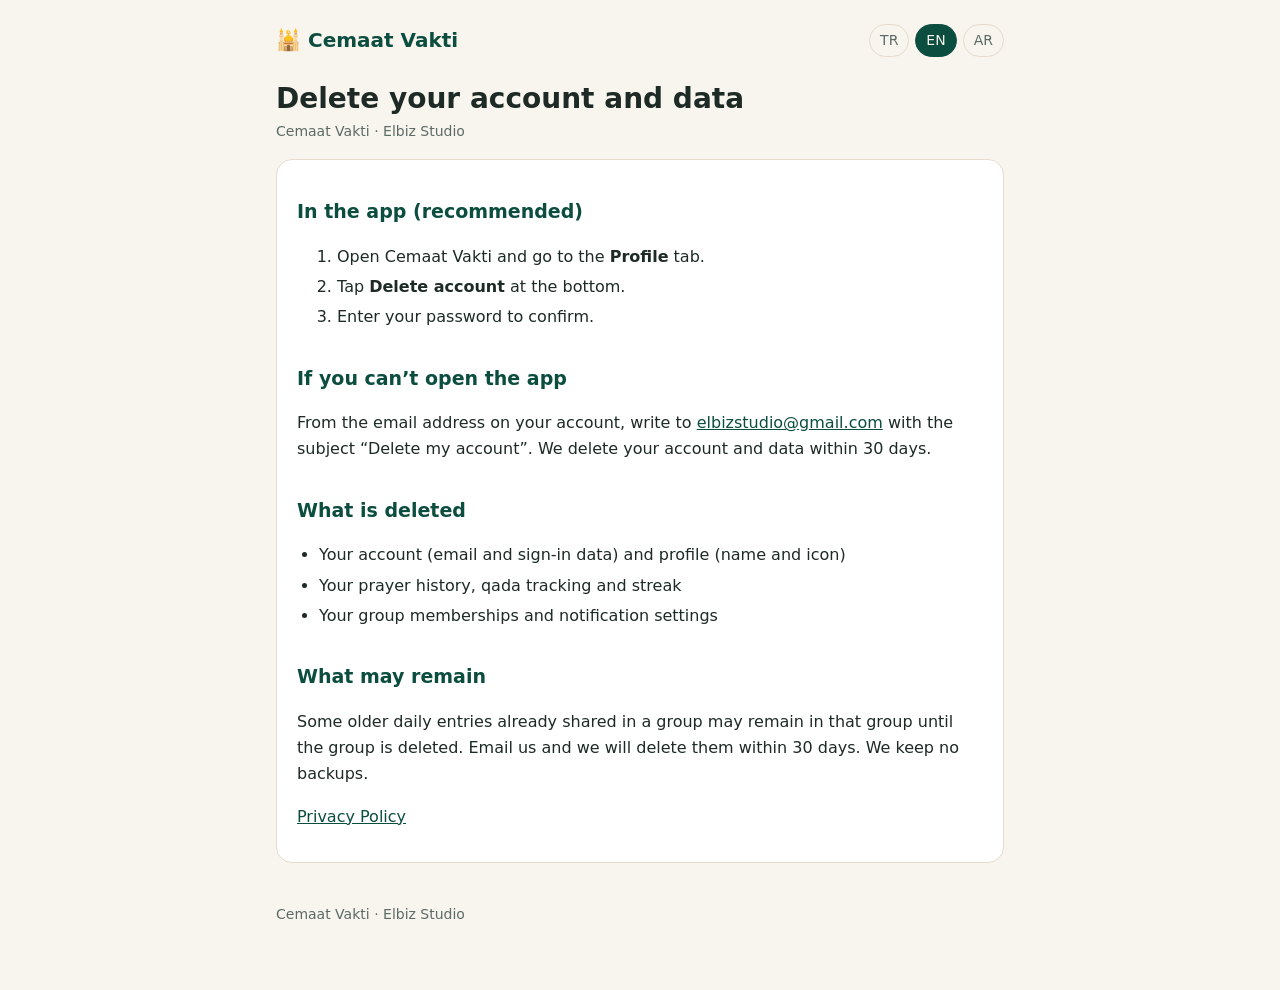
==== delete-account.html @ ba804934 "Gizlilik politikası ve hesap silme sayfaları (TR/EN/AR) Co-Authored-By: Claude Opus 5.5 <noreply@ant" ====
<!doctype html>
<html lang="en">
<head>
<meta charset="utf-8">
<meta name="viewport" content="width=device-width, initial-scale=1">
<title>Cemaat Vakti Account Deletion</title>
<meta name="description" content="How to delete your Cemaat Vakti account and data.">
<link rel="stylesheet" href="style.css">
</head>
<body>
<main>
<header>
  <a class="brand" href="./">🕌 Cemaat Vakti</a>
  <nav class="lang"><a href="hesap-silme.html">TR</a><a href="delete-account.html" aria-current="page">EN</a><a href="delete-account-ar.html">AR</a></nav>
</header>

<h1>Delete your account and data</h1>
<p class="updated">Cemaat Vakti · Elbiz Studio</p>
<div class="card">
<h2>In the app (recommended)</h2>
<ol>
<li>Open Cemaat Vakti and go to the <strong>Profile</strong> tab.</li>
<li>Tap <strong>Delete account</strong> at the bottom.</li>
<li>Enter your password to confirm.</li>
</ol>
<h2>If you can’t open the app</h2>
<p>From the email address on your account, write to <a href="mailto:elbizstudio@gmail.com?subject=Account%20deletion%20request">elbizstudio@gmail.com</a> with the subject “Delete my account”. We delete your account and data within 30 days.</p>
<h2>What is deleted</h2>
<ul>
<li>Your account (email and sign-in data) and profile (name and icon)</li>
<li>Your prayer history, qada tracking and streak</li>
<li>Your group memberships and notification settings</li>
</ul>
<h2>What may remain</h2>
<p>Some older daily entries already shared in a group may remain in that group until the group is deleted. Email us and we will delete them within 30 days. We keep no backups.</p>
<p><a href="privacy.html">Privacy Policy</a></p>
</div>
<footer>Cemaat Vakti · Elbiz Studio</footer>
</main>
</body>
</html>
---- style.css ----
:root {
  --bg: #f8f4ee;
  --card: #ffffff;
  --ink: #1d2a26;
  --muted: #5c6b66;
  --green: #0b4d3f;
  --gold: #b8892f;
  --line: #e6dccb;
}
@media (prefers-color-scheme: dark) {
  :root {
    --bg: #071f1a;
    --card: #0d2b24;
    --ink: #eef3f1;
    --muted: #a9bbb5;
    --green: #7fd1b5;
    --gold: #e0b866;
    --line: #1f4a3f;
  }
}
* { box-sizing: border-box; }
body {
  margin: 0;
  background: var(--bg);
  color: var(--ink);
  font: 16px/1.65 system-ui, -apple-system, "Segoe UI", Roboto, "Noto Sans", "Noto Sans Arabic", sans-serif;
}
main { max-width: 760px; margin: 0 auto; padding: 24px 16px 64px; }
header { display: flex; align-items: center; justify-content: space-between; gap: 12px; flex-wrap: wrap; margin-bottom: 8px; }
.brand { font-weight: 800; font-size: 20px; color: var(--green); text-decoration: none; }
nav.lang { display: flex; gap: 6px; }
nav.lang a { padding: 4px 10px; border: 1px solid var(--line); border-radius: 999px; color: var(--muted); text-decoration: none; font-size: 14px; }
nav.lang a[aria-current="page"] { background: var(--green); border-color: var(--green); color: var(--bg); }
h1 { font-size: 28px; line-height: 1.25; margin: 24px 0 4px; }
h2 { font-size: 19px; margin: 32px 0 8px; color: var(--green); }
.updated { color: var(--muted); font-size: 14px; margin: 0 0 16px; }
.card { background: var(--card); border: 1px solid var(--line); border-radius: 16px; padding: 4px 20px 16px; }
ul { padding-inline-start: 22px; }
li { margin: 4px 0; }
a { color: var(--green); }
table { width: 100%; border-collapse: collapse; font-size: 15px; }
th, td { text-align: start; vertical-align: top; padding: 8px 6px; border-bottom: 1px solid var(--line); }
th { color: var(--muted); font-weight: 600; }
.tablewrap { overflow-x: auto; }
.links { display: grid; gap: 12px; margin-top: 24px; }
.links a { display: block; background: var(--card); border: 1px solid var(--line); border-radius: 14px; padding: 16px 18px; text-decoration: none; color: var(--ink); font-weight: 600; }
.links a span { display: block; color: var(--muted); font-weight: 400; font-size: 14px; }
footer { margin-top: 40px; color: var(--muted); font-size: 14px; }
[dir="rtl"] body, body[dir="rtl"] { text-align: right; }
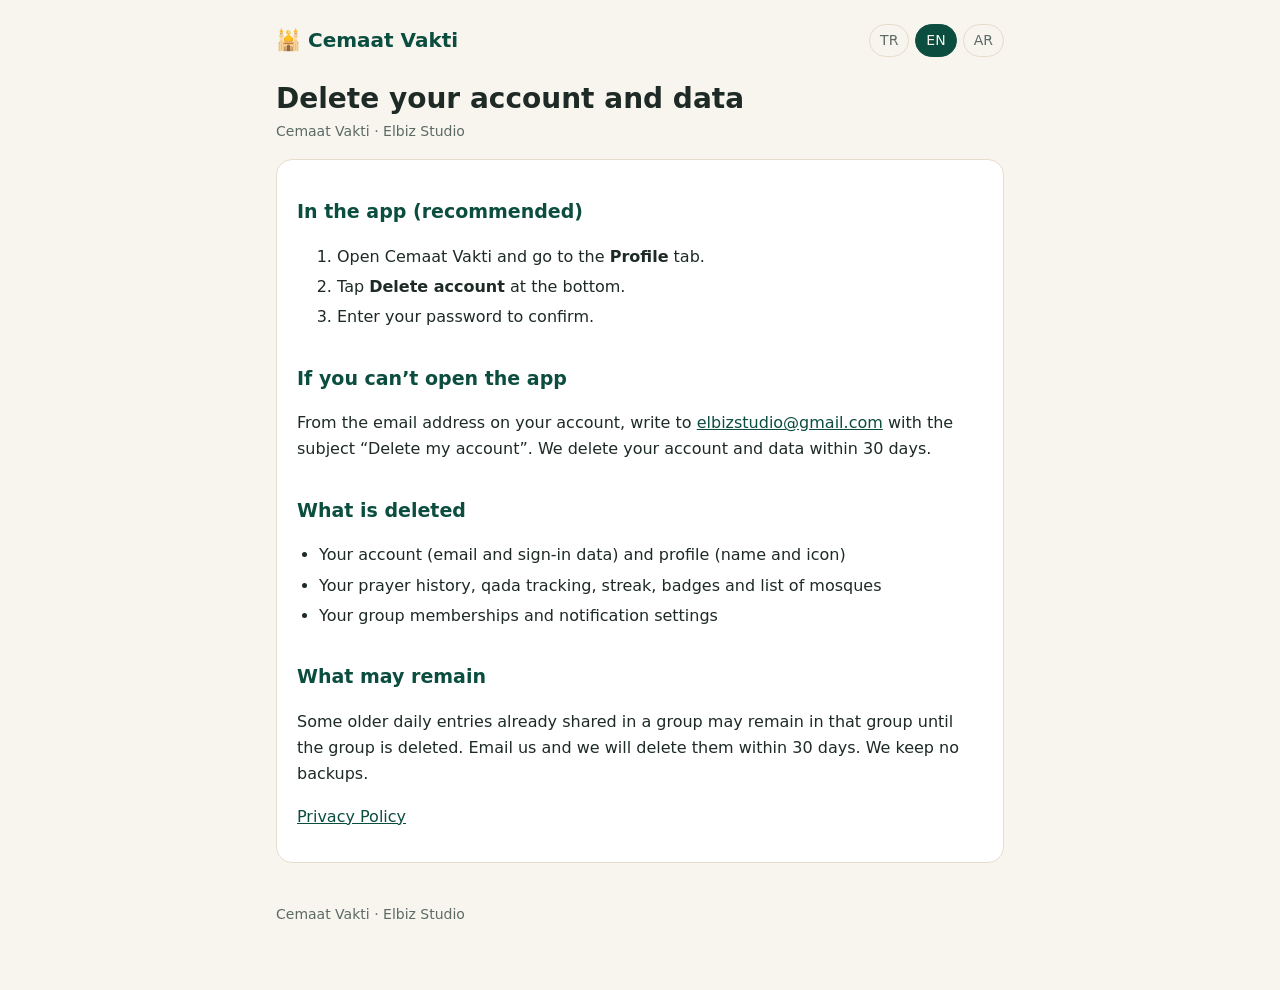
==== commit af7c77f5: "Rozetler ve isimle cami arama için gizlilik metni güncellendi Co-Authored-By: Claude Opus 5.5 <norep" ====
--- a/delete-account.html
+++ b/delete-account.html
@@ -28,7 +28,7 @@
 <h2>What is deleted</h2>
 <ul>
 <li>Your account (email and sign-in data) and profile (name and icon)</li>
-<li>Your prayer history, qada tracking and streak</li>
+<li>Your prayer history, qada tracking, streak, badges and list of mosques</li>
 <li>Your group memberships and notification settings</li>
 </ul>
 <h2>What may remain</h2>
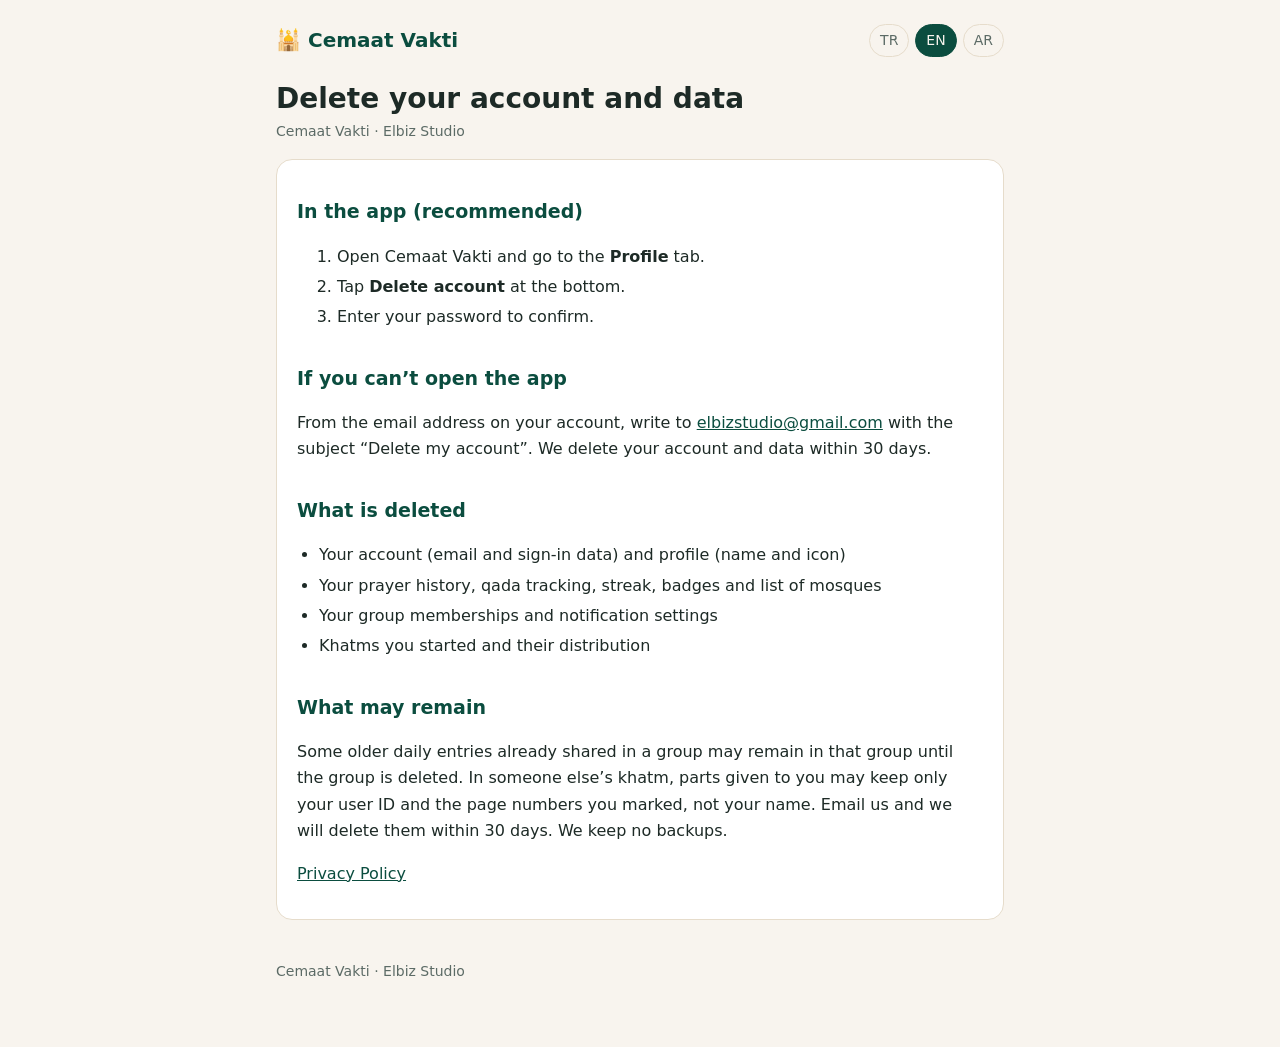
==== commit d1b1c164: "Hatim dağıtma: toplanan veri, kimin gördüğü ve hesap silme Co-Authored-By: Claude Opus 5.5 <noreply@" ====
--- a/delete-account.html
+++ b/delete-account.html
@@ -30,9 +30,10 @@
 <li>Your account (email and sign-in data) and profile (name and icon)</li>
 <li>Your prayer history, qada tracking, streak, badges and list of mosques</li>
 <li>Your group memberships and notification settings</li>
+<li>Khatms you started and their distribution</li>
 </ul>
 <h2>What may remain</h2>
-<p>Some older daily entries already shared in a group may remain in that group until the group is deleted. Email us and we will delete them within 30 days. We keep no backups.</p>
+<p>Some older daily entries already shared in a group may remain in that group until the group is deleted. In someone else’s khatm, parts given to you may keep only your user ID and the page numbers you marked, not your name. Email us and we will delete them within 30 days. We keep no backups.</p>
 <p><a href="privacy.html">Privacy Policy</a></p>
 </div>
 <footer>Cemaat Vakti · Elbiz Studio</footer>
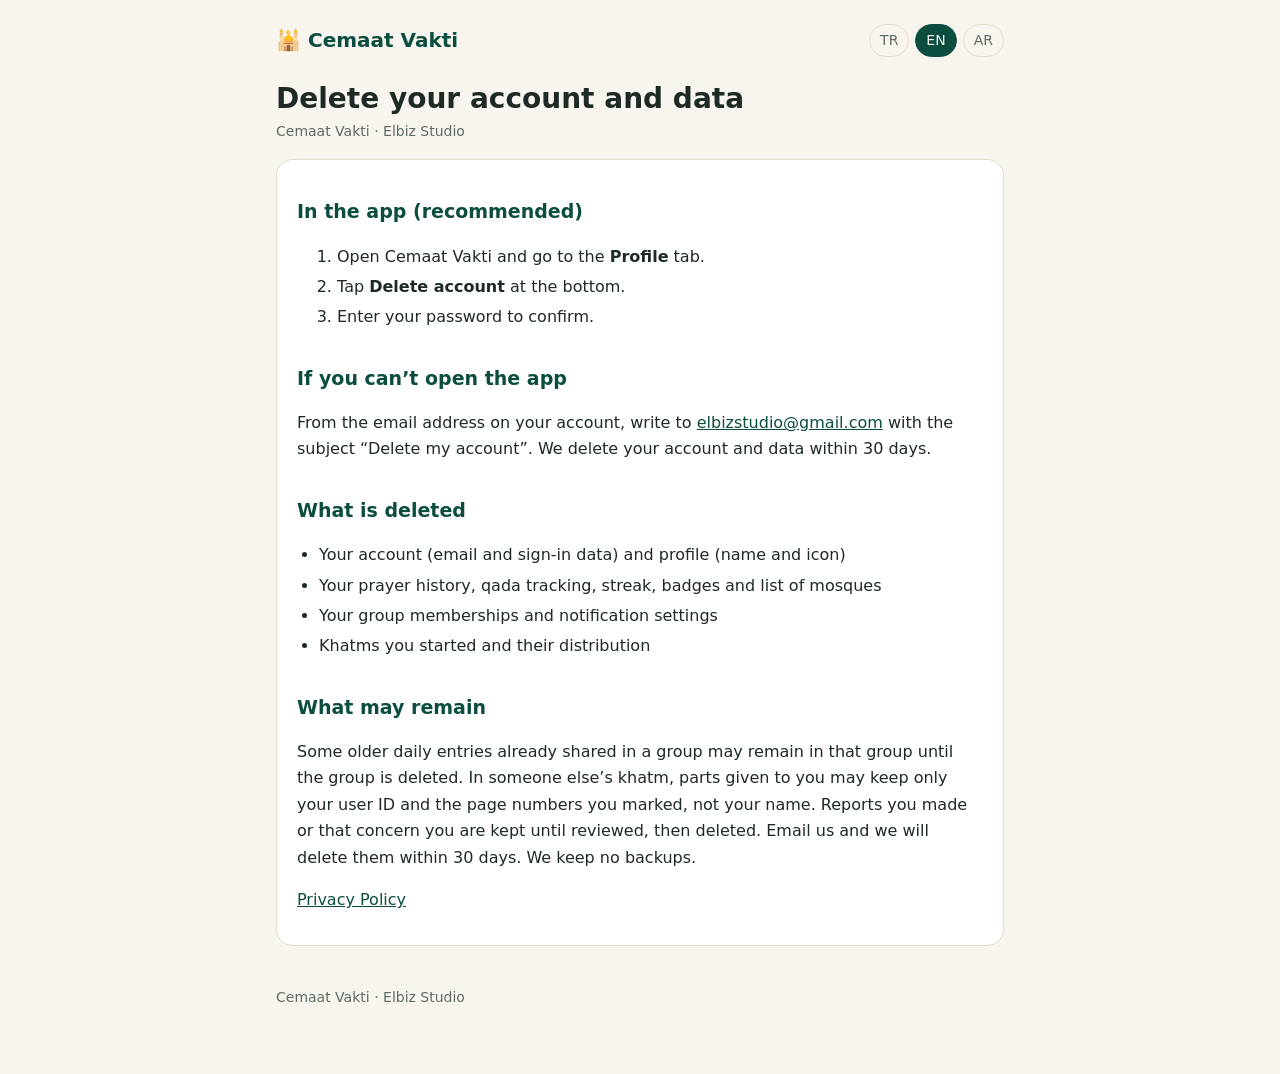
==== commit c4a33563: "Gizlilik: açık rıza kaydı, şikayet/engelleme, bildirimlerin sunucudan gönderilmesi Co-Authored-By: C" ====
--- a/delete-account.html
+++ b/delete-account.html
@@ -33,7 +33,7 @@
 <li>Khatms you started and their distribution</li>
 </ul>
 <h2>What may remain</h2>
-<p>Some older daily entries already shared in a group may remain in that group until the group is deleted. In someone else’s khatm, parts given to you may keep only your user ID and the page numbers you marked, not your name. Email us and we will delete them within 30 days. We keep no backups.</p>
+<p>Some older daily entries already shared in a group may remain in that group until the group is deleted. In someone else’s khatm, parts given to you may keep only your user ID and the page numbers you marked, not your name. Reports you made or that concern you are kept until reviewed, then deleted. Email us and we will delete them within 30 days. We keep no backups.</p>
 <p><a href="privacy.html">Privacy Policy</a></p>
 </div>
 <footer>Cemaat Vakti · Elbiz Studio</footer>
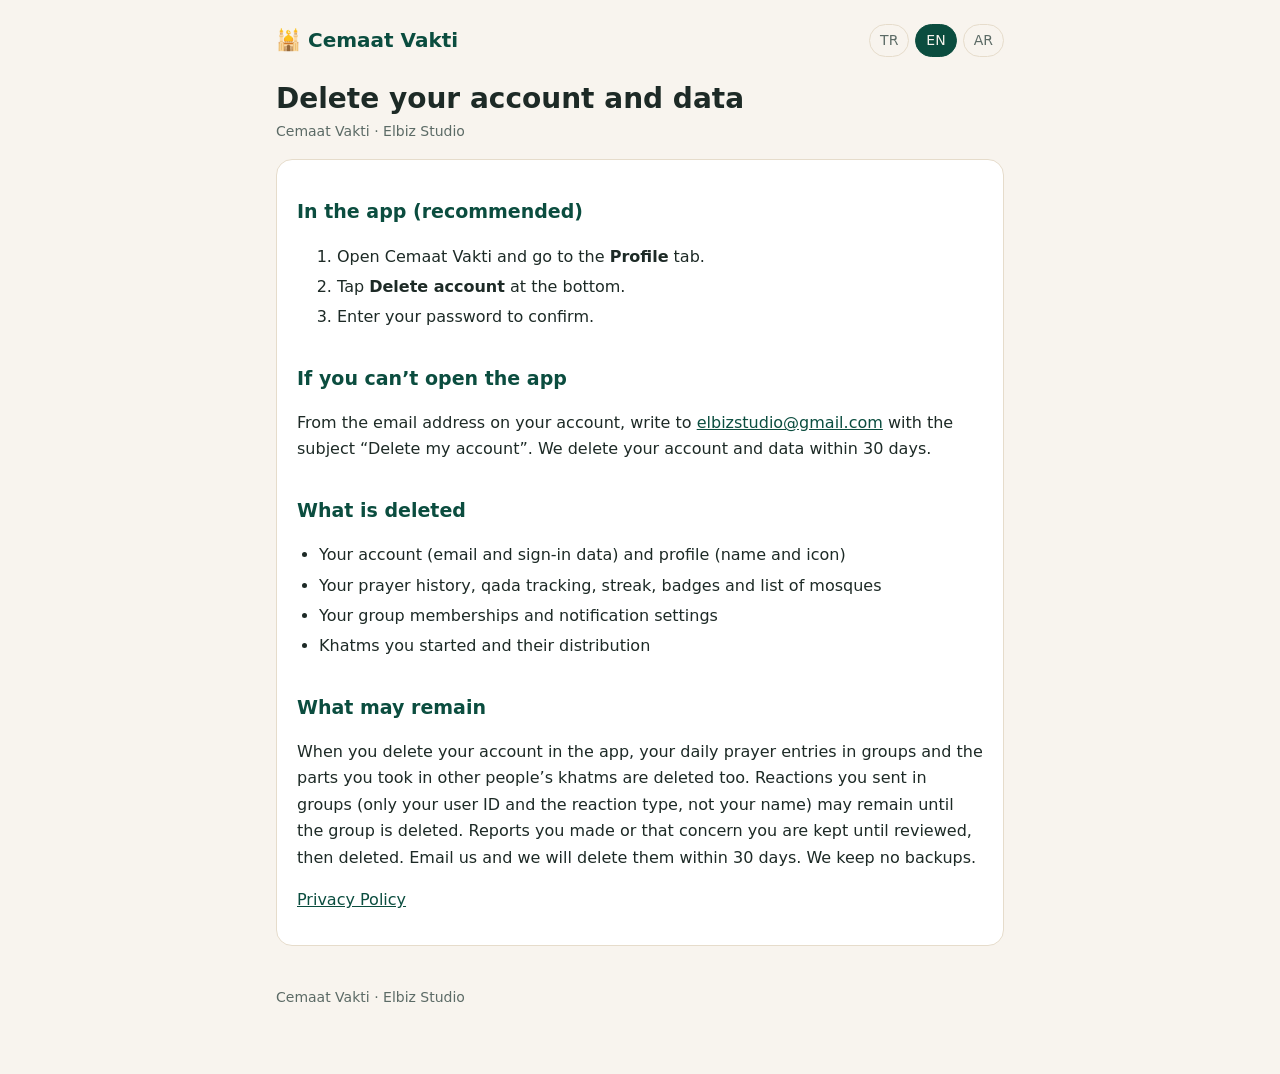
==== commit 68d38d61: "Hesap silme: gruplardaki günlük kayıtlar ve hatim parçaları da silinir Co-Authored-By: Claude Opus 5" ====
--- a/delete-account.html
+++ b/delete-account.html
@@ -33,7 +33,7 @@
 <li>Khatms you started and their distribution</li>
 </ul>
 <h2>What may remain</h2>
-<p>Some older daily entries already shared in a group may remain in that group until the group is deleted. In someone else’s khatm, parts given to you may keep only your user ID and the page numbers you marked, not your name. Reports you made or that concern you are kept until reviewed, then deleted. Email us and we will delete them within 30 days. We keep no backups.</p>
+<p>When you delete your account in the app, your daily prayer entries in groups and the parts you took in other people’s khatms are deleted too. Reactions you sent in groups (only your user ID and the reaction type, not your name) may remain until the group is deleted. Reports you made or that concern you are kept until reviewed, then deleted. Email us and we will delete them within 30 days. We keep no backups.</p>
 <p><a href="privacy.html">Privacy Policy</a></p>
 </div>
 <footer>Cemaat Vakti · Elbiz Studio</footer>
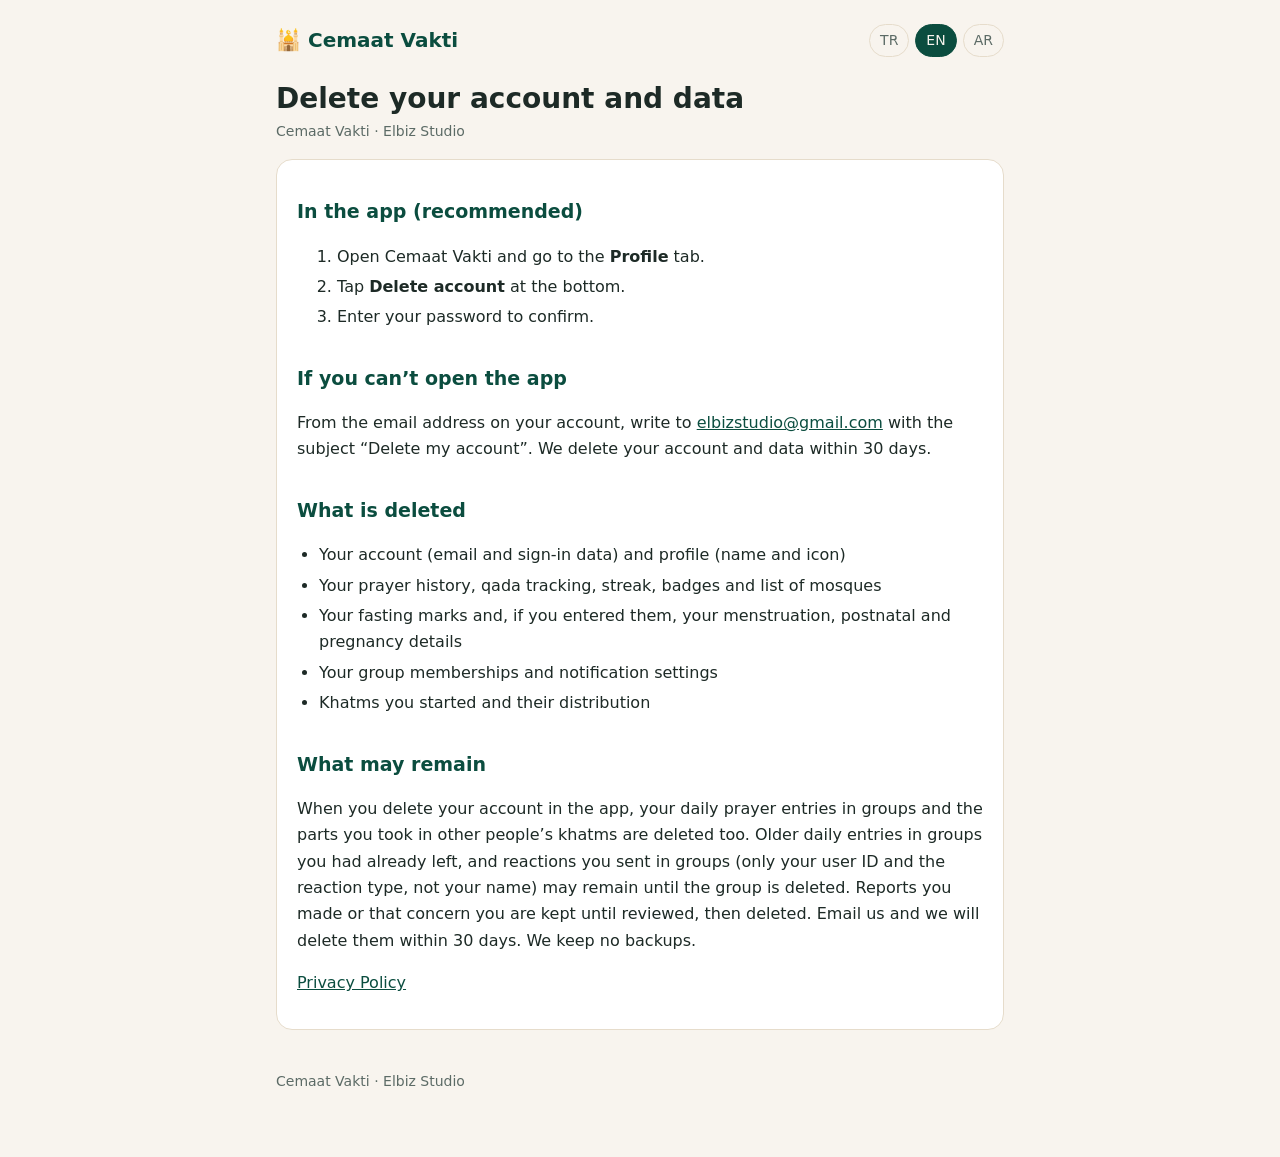
==== commit 6c33bacb: "Gizlilik ve hesap silme metinleri koda göre güncellendi: saklama süresi, oruç/hayız silinmesi, Arapç" ====
--- a/delete-account.html
+++ b/delete-account.html
@@ -29,11 +29,12 @@
 <ul>
 <li>Your account (email and sign-in data) and profile (name and icon)</li>
 <li>Your prayer history, qada tracking, streak, badges and list of mosques</li>
+<li>Your fasting marks and, if you entered them, your menstruation, postnatal and pregnancy details</li>
 <li>Your group memberships and notification settings</li>
 <li>Khatms you started and their distribution</li>
 </ul>
 <h2>What may remain</h2>
-<p>When you delete your account in the app, your daily prayer entries in groups and the parts you took in other people’s khatms are deleted too. Reactions you sent in groups (only your user ID and the reaction type, not your name) may remain until the group is deleted. Reports you made or that concern you are kept until reviewed, then deleted. Email us and we will delete them within 30 days. We keep no backups.</p>
+<p>When you delete your account in the app, your daily prayer entries in groups and the parts you took in other people’s khatms are deleted too. Older daily entries in groups you had already left, and reactions you sent in groups (only your user ID and the reaction type, not your name) may remain until the group is deleted. Reports you made or that concern you are kept until reviewed, then deleted. Email us and we will delete them within 30 days. We keep no backups.</p>
 <p><a href="privacy.html">Privacy Policy</a></p>
 </div>
 <footer>Cemaat Vakti · Elbiz Studio</footer>
